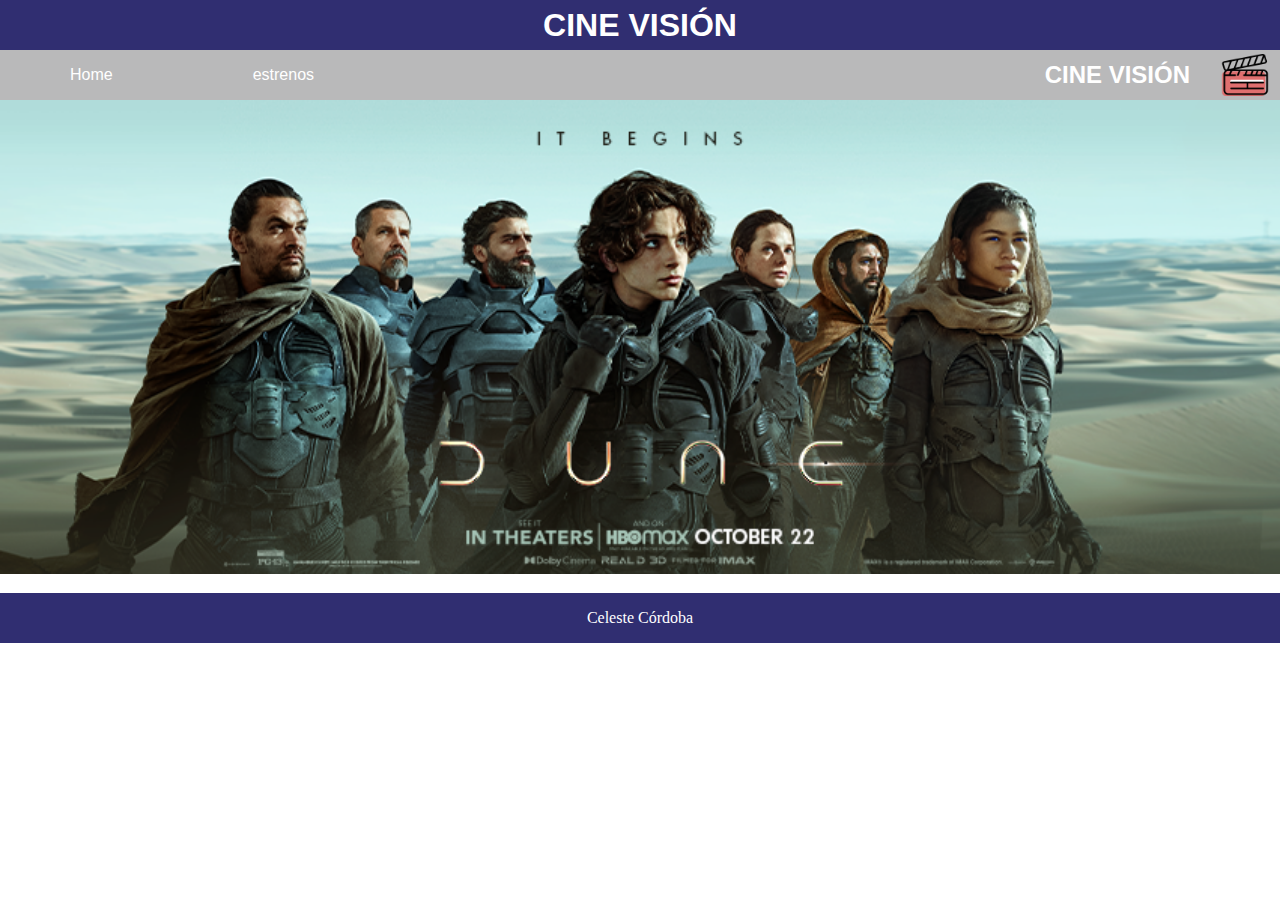
==== index.html @ cb08c7bb "proyecto" ====
<!DOCTYPE html>
<html lang="en">
<head>
    <meta charset="UTF-8">
    <meta http-equiv="X-UA-Compatible" content="IE=edge">
    <meta name="viewport" content="width=device-width, initial-scale=1.0">
    <title>cine</title>
    <link rel="stylesheet" href="index.css">
    <link rel="icon" type="image/png" href="cine-negro.png">
</head>
<body>
    <div id="container">
        <header>
            <h1>CINE VISIÓN </h1> 
            </header>
            <nav>
                <ul ><img src="pochoclo.png" alt="" class="img1"> 
                    <h2>CINE VISIÓN</h2>
                    <li><a href="index.html">Home</a>  </li>
                    <li><a href="estrenos.html"> estrenos </a></li>

                </ul>
            </nav>
             <section id="contenido">
                 <div class="slider">
                    <ul>
                        <li><img src="dune.png" alt=""> </li>
                        <li><img src="ron.jpg" alt=""> </li>
                        <li><img src="coda.jpg" alt=""> </li>
                        <li><img src="evan.jpg" alt=""> </li>
                    </ul>
                </div>

             </section>
              <div class="clearfix"></div>
                <footer>
                   Celeste Córdoba 
                </footer>
    </div>
</body>
</html>
---- index.css ----
*{
    margin: 0px;
    padding: 0px;
}
#container{
    margin: 0px auto;}
header{
    background: rgba(24, 22, 97, 0.897);
    width: 100%; 
    margin:0px;
    text-align: center;
    line-height: 50px;
    color: rgb(255, 255, 255);
    font-family: arial;
}
nav{
    margin: 0px auto;
    width: 100%;
    font-family: arial;
}
nav ul{
    list-style: none; 
}
nav > ul{ 
     /*solo se aplica para los que estan despues de la etiqueta nav*/
width: 100%;
background: rgba(69, 70, 73, 0.377);
position:relative; 
}
nav > ul li{
    display: table-cell ; /*para que los elementos li tenga una posición de celda*/
}
nav > ul li a{
    color: rgb(255, 255, 255);
    display: block;
    line-height: 10px;
    padding: 20px 70px;
    position: relative;
    text-decoration: none;
}
nav> ul li a:hover{
    background: rgba(112, 99, 99, 0.856);
}
.img1{
    width:50px;
    float:right;
    padding-right: 10px;
}
.slider{
    width: 100%;
    margin: auto;
    float: center;
    overflow: hidden;
}
.slider ul{
    display: flex;
    padding: 0px;
    width: 400%;
    animation: cambio 15s infinite;
    animation-direction: alternate;
}
.slider li{
    width: 100%;
    list-style: none;
    padding-bottom: 15px;
}
.slider img{
    width: 100%;
}
@keyframes cambio{   /*paradas*/
0%{margin-left: 0;}
20%{margin-left: 0;}

25%{margin-left: -100%;}
45%{margin-left: -100%;}

50%{margin-left: -200%;}
70%{margin-left: -200%;}

75%{margin-left: -300%;}
100%{margin-left: -300%;}
}
h2{
    color: white;
    float: right;
    display: block;
    line-height: 10px;
    padding: 20px 30px;
}
footer{
    background: rgba(24, 22, 97, 0.897);
    color: white;
    text-align: center;
    height: 50px;
    line-height: 50px;
}
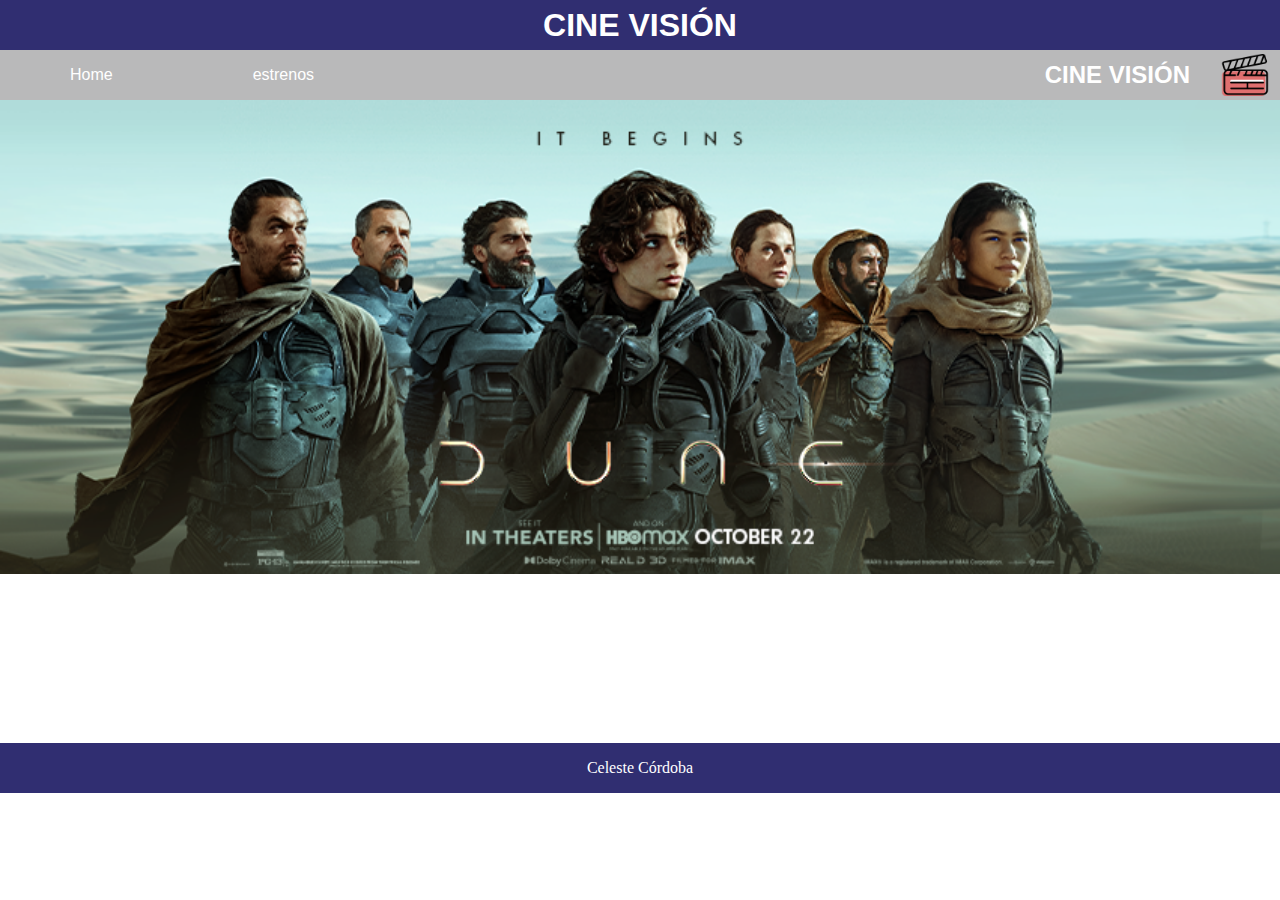
==== commit 3866056b: "agregar" ====
--- a/index.html
+++ b/index.html
@@ -30,7 +30,7 @@
                         <li><img src="evan.jpg" alt=""> </li>
                     </ul>
                 </div>
-
+                <div id="slider2"></div>
              </section>
               <div class="clearfix"></div>
                 <footer>
--- a/index.css
+++ b/index.css
@@ -3,7 +3,9 @@
     padding: 0px;
 }
 #container{
-    margin: 0px auto;}
+    margin: 0px auto;
+    overflow: hidden;
+}
 header{
     background: rgba(24, 22, 97, 0.897);
     width: 100%; 
@@ -87,10 +89,23 @@
     line-height: 10px;
     padding: 20px 30px;
 }
+#slider2{
+    width: 1500px;
+    height: 150px;
+    background-image: url(diapositiva1.PNG);
+    background-size: 100% 100%;
+    animation: slider 10s infinite linear;
+
+}
 footer{
     background: rgba(24, 22, 97, 0.897);
     color: white;
     text-align: center;
     height: 50px;
     line-height: 50px;
+}
+@keyframes slider{
+    to{
+        background-position: 2000px;
+    }
 }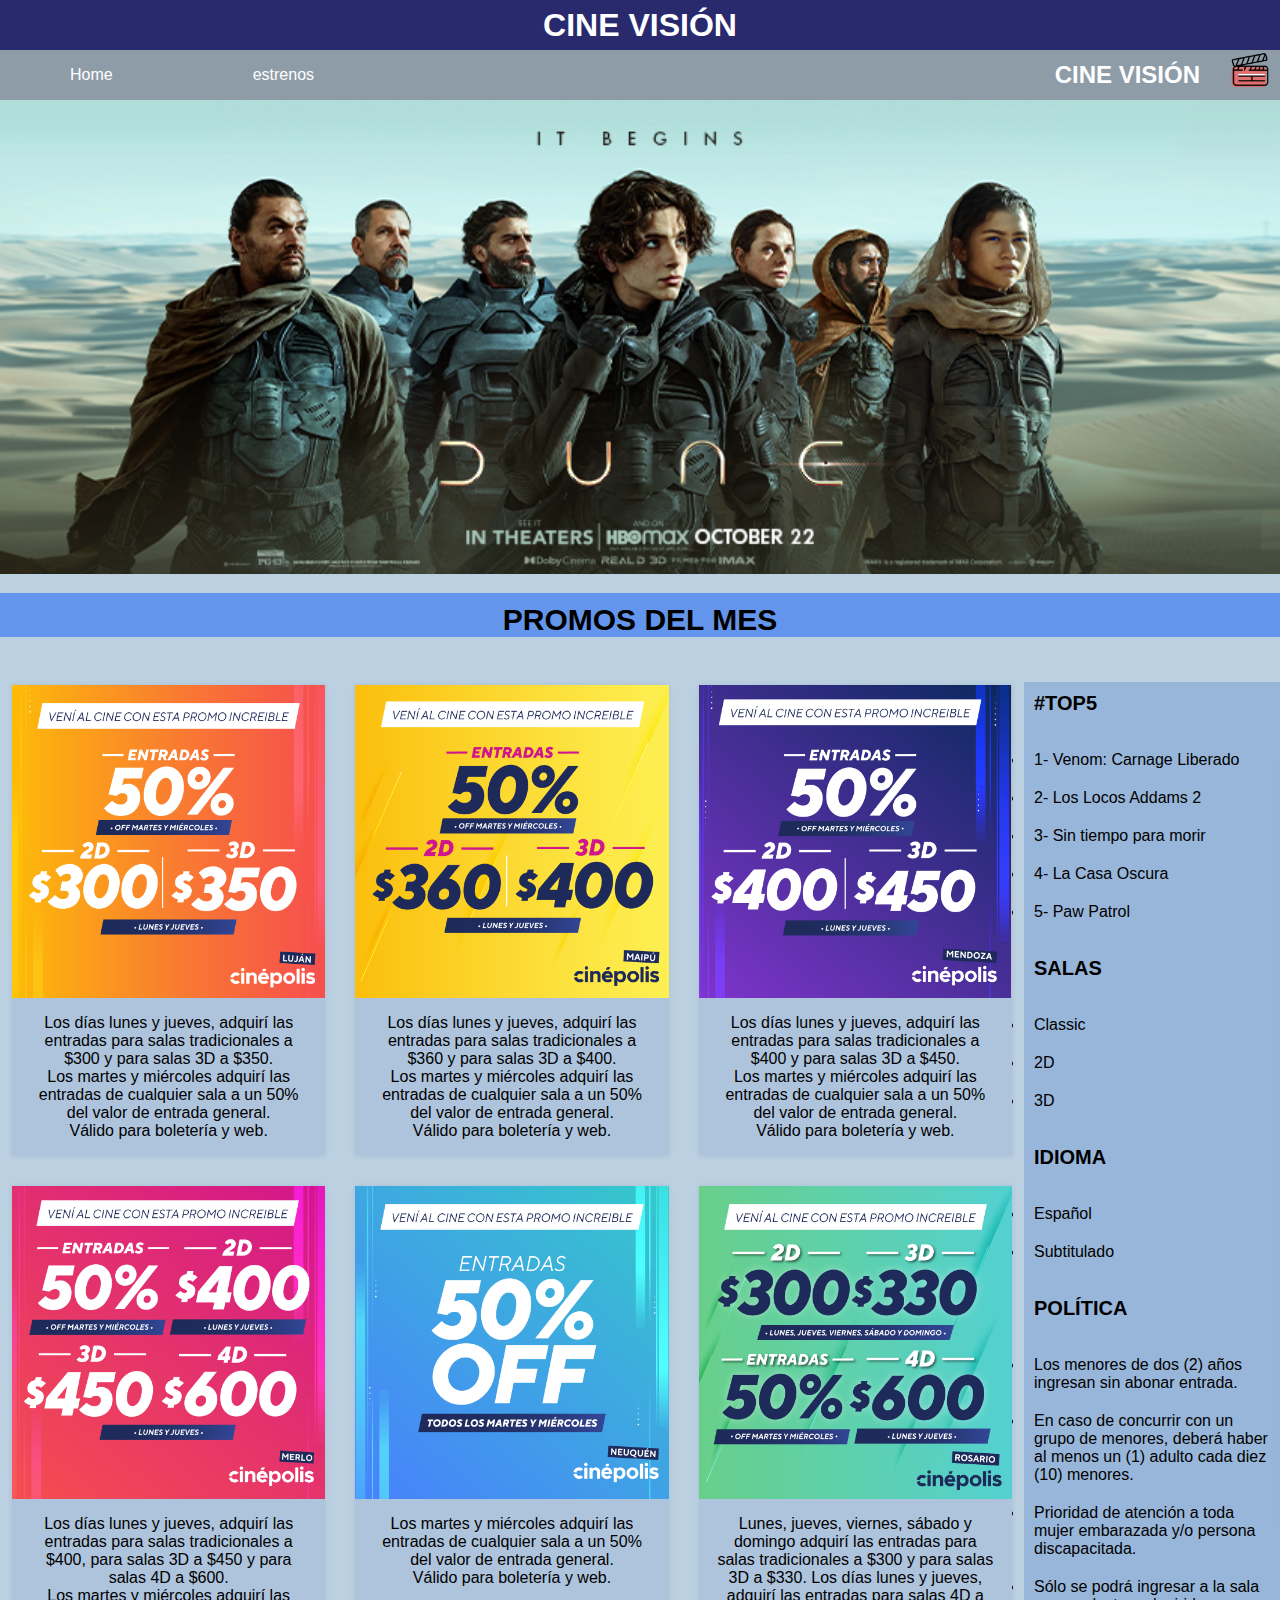
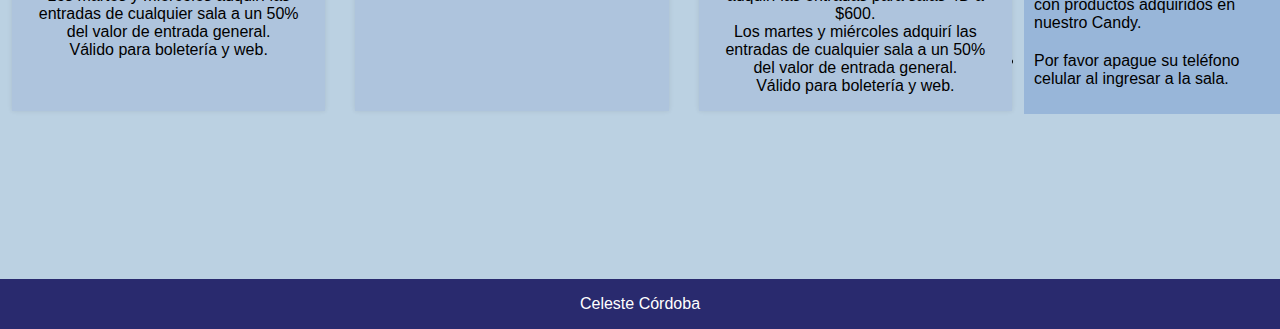
==== commit e4c7ad6c: "agregar" ====
--- a/index.html
+++ b/index.html
@@ -30,12 +30,95 @@
                         <li><img src="evan.jpg" alt=""> </li>
                     </ul>
                 </div>
-                <div id="slider2"></div>
-             </section>
-              <div class="clearfix"></div>
-                <footer>
-                   Celeste Córdoba 
-                </footer>
+                <h3> PROMOS DEL MES</h3>
+                <aside>
+                    <h4>#TOP5</h4>
+                     <p> 
+                        <li>1- Venom: Carnage Liberado<br></li> 
+                        <li>2- Los Locos Addams 2<br></li> 
+                        <li>3- Sin tiempo para morir<br></li> 
+                        <li>4- La Casa Oscura<br></li> 
+                        <li>5- Paw Patrol<br></li> 
+                        </p>
+                        <h4>SALAS</h4>
+                        <p>
+                            <li>Classic <br></li>
+                            <li>2D <br></li>
+                            <li>3D <br></li>
+                        </p>
+                        <h4>IDIOMA</h4>
+                        <p>
+                            <li>Español <br></li>
+                            <li>Subtitulado <br></li>
+                        </p>
+                        <h4>POLÍTICA</h4>
+                        <P>
+                            <li>Los menores de dos (2) años ingresan sin abonar entrada. <br></li>
+                            <li>En caso de concurrir con un grupo de menores, deberá haber al menos un (1) adulto cada diez (10) menores. <br></li>
+                            <li>Prioridad de atención a toda mujer embarazada y/o persona discapacitada. <br></li>
+                            <li>Sólo se podrá ingresar a la sala con productos adquiridos en nuestro Candy. <br></li>
+                            <li>Por favor apague su teléfono celular al ingresar a la sala. <br></li>
+                        </P>
+
+               
+                 </aside>
+                <div class="container">
+                     <div class="item">
+                          <img src="lujan.webp" alt="" class="item-img">
+                           <div class="item-text">
+                               <p> Los días lunes y jueves, adquirí las entradas para salas tradicionales a $300 y para salas 3D a $350. <br>
+                                Los martes y miércoles adquirí las entradas de cualquier sala a un 50% del valor de entrada general. <br>
+                                Válido para boletería y web.</p> 
+                            </div> 
+                        </div>
+                         <div class="item">
+                             <img src="maipu.webp" alt="" class="item-img"> 
+                             <div class="item-text">
+                                 <p>Los días lunes y jueves, adquirí las entradas para salas tradicionales a $360 y para salas 3D a $400. <br>
+                                    Los martes y miércoles adquirí las entradas de cualquier sala a un 50% del valor de entrada general. <br>
+                                    Válido para boletería y web. </p>
+                             </div>
+                            </div>
+                            <div class="item">
+                                <img src="mendoza.webp" alt="" class="item-img">
+                                <div class="item-text">
+                                    <p> Los días lunes y jueves, adquirí las entradas para salas tradicionales a $400 y para salas 3D a $450. <br>
+                                        Los martes y miércoles adquirí las entradas de cualquier sala a un 50% del valor de entrada general. <br>
+                                        Válido para boletería y web.</p>
+                                </div>
+                            </div>
+                            <div class="item">
+                                <img src="merlo.webp" alt="" class="item-img">
+                                <div class="item-text">
+                                    <p> Los días lunes y jueves, adquirí las entradas para salas tradicionales a $400, para salas 3D a $450 y para salas 4D a $600. <br>
+                                        Los martes y miércoles adquirí las entradas de cualquier sala a un 50% del valor de entrada general. <br>
+                                        Válido para boletería y web. <br> 
+                                    </p>
+                                </div>
+                            </div>
+                            <div class="item">
+                                <img src="neuquen.webp" alt="" class="item-img">
+                                <div class="item-text">
+                                    <p> Los martes y miércoles adquirí las entradas de cualquier sala a un 50% del valor de entrada general. <br>
+                                        Válido para boletería y web.</p>
+                                </div>
+                                </div>
+                                <div class="item">
+                                    <img src="rosario.webp" alt="" class="item-img">
+                                    <div class="item-text">
+                                        <p> Lunes, jueves, viernes, sábado y domingo adquirí las entradas para salas tradicionales a $300 y para salas 3D a $330. Los días lunes y jueves, adquirí las entradas para salas 4D a $600. <br>
+                                            Los martes y miércoles adquirí las entradas de cualquier sala a un 50% del valor de entrada general. <br>
+                                            Válido para boletería y web.</p>
+                                    </div> 
+                                </div>
+                     </div>
+                             <div id="slider2"></div>
+                </section>
+               
+                    <div class="clearfix"></div>
+                         <footer>
+                         Celeste Córdoba 
+                        </footer>
     </div>
 </body>
 </html>--- a/index.css
+++ b/index.css
@@ -1,6 +1,12 @@
 *{
     margin: 0px;
     padding: 0px;
+    -webkit-box-sizing: border-box;
+    -moz-box-sizing: border-box;
+    box-sizing: border-box;
+}
+body{
+    background: rgb(187, 209, 226);
 }
 #container{
     margin: 0px auto;
@@ -83,15 +89,23 @@
 100%{margin-left: -300%;}
 }
 h2{
-    color: white;
+    color: rgb(255, 255, 255);
     float: right;
     display: block;
     line-height: 10px;
     padding: 20px 30px;
 }
+h3{
+    color: black;
+    font-family: arial;
+    background-color: cornflowerblue;
+    font-size: 30px;
+    padding-top: 10px;
+    text-align: center;
+}
 #slider2{
     width: 1500px;
-    height: 150px;
+    height: 120px;
     background-image: url(diapositiva1.PNG);
     background-size: 100% 100%;
     animation: slider 10s infinite linear;
@@ -100,6 +114,7 @@
 footer{
     background: rgba(24, 22, 97, 0.897);
     color: white;
+    font-family: arial;
     text-align: center;
     height: 50px;
     line-height: 50px;
@@ -108,4 +123,101 @@
     to{
         background-position: 2000px;
     }
-}+}
+.container{
+    width: 90%;
+    max-width: 1000px;
+    margin-left: auto;
+    margin-right: auto;
+    margin-top: 3em;
+    margin-bottom: 3em;
+    
+    display: grid;
+    grid-template-columns: repeat(1, 1fr);
+    grid-gap: 30px;
+  }
+  
+.item{
+    background-color: rgb(174, 196, 221);
+    cursor: pointer;
+    box-shadow: 0 0 5px 0 rgba(0,0,0,.095);
+    transition: all 300ms;
+    position: relative;
+  }
+  
+  .item::after {
+    content: "";
+    background-color: rgba(179, 229, 252, .1);
+    width: 100%;
+    height: 100%;
+    position: absolute;
+    top:0;
+    left: 0;
+    transform: scale(0);
+    transition: all 300ms;
+    opacity: 0;
+  }
+  .item:hover:after{
+    opacity: 1;
+    transform: scale(1);
+  }
+  .item:hover {
+    transform: scale(1.05);
+  }
+  .item-text{
+    padding: 1em;
+  }
+  
+  .item-img{
+    max-width: 100%;
+    display: block;
+  }
+  
+  @media screen and (min-width: 590px) {
+    
+    .container{
+      grid-template-columns: repeat(2, 1fr);
+    }
+    
+  }
+  
+  @media screen and (min-width: 960px) {
+    
+    .container{
+      grid-template-columns: repeat(3, 1fr);
+    }
+    
+  }
+  p{
+    text-align: center;
+    font-family:arial;
+    font-size:medium;
+    animation-duration: 3s;
+    animation-name: slidein;
+  }
+  aside{
+    float: right;
+    width: 20%;
+    background: rgba(118, 155, 209, 0.514);
+    margin-top: 10px;
+    margin-block-end: 10px;
+    margin-top: 45px;
+
+}
+aside>h4{
+    color: rgb(0, 0, 0);
+    padding: 10px;
+    font-family:arial;
+    font-size: 20px;
+}
+aside>p{
+    color: rgb(0, 0, 0);
+    padding: 8px;
+    font-family: arial; 
+}
+
+ aside> li{
+    color: rgb(0, 0, 0);
+    padding: 10px;
+    font-family: arial;
+ }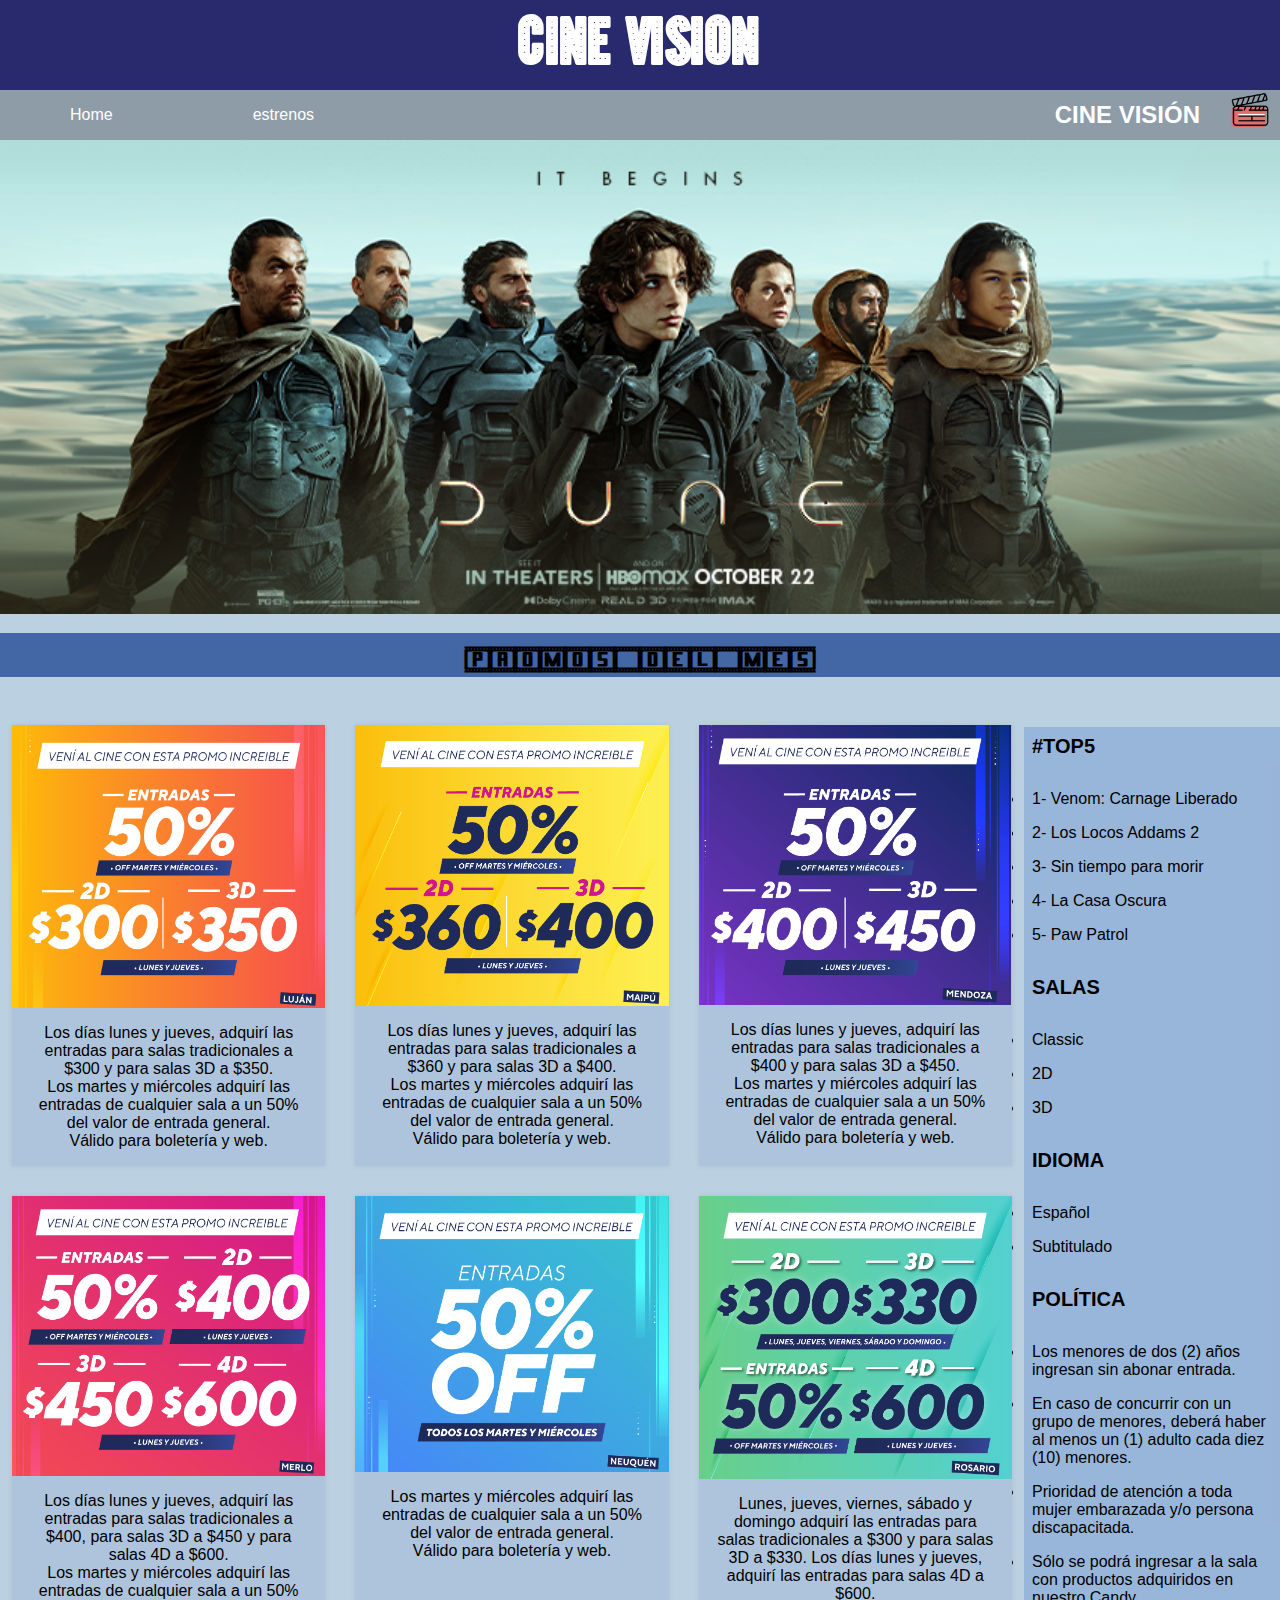
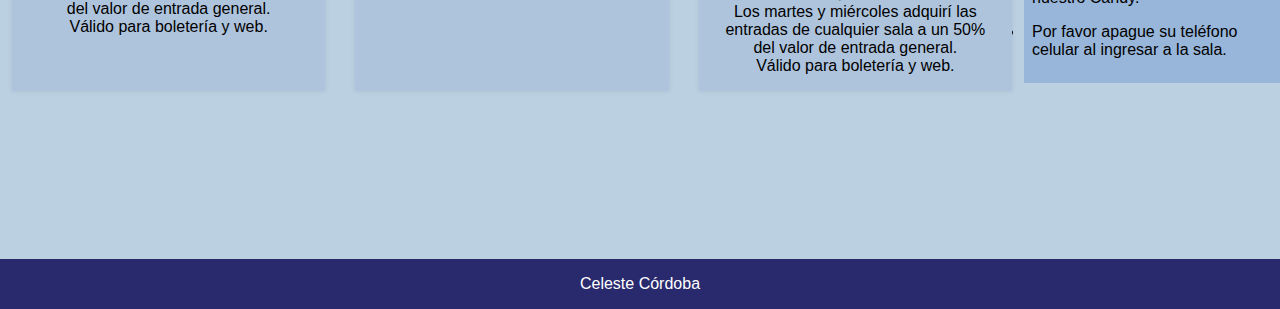
==== commit e3376ecf: "agregar" ====
--- a/index.html
+++ b/index.html
@@ -11,7 +11,7 @@
 <body>
     <div id="container">
         <header>
-            <h1>CINE VISIÓN </h1> 
+            <h1>CINE VISION </h1> 
             </header>
             <nav>
                 <ul ><img src="pochoclo.png" alt="" class="img1"> 
@@ -64,7 +64,7 @@
                  </aside>
                 <div class="container">
                      <div class="item">
-                          <img src="lujan.webp" alt="" class="item-img">
+                          <img src="lujan.png" alt="" class="item-img">
                            <div class="item-text">
                                <p> Los días lunes y jueves, adquirí las entradas para salas tradicionales a $300 y para salas 3D a $350. <br>
                                 Los martes y miércoles adquirí las entradas de cualquier sala a un 50% del valor de entrada general. <br>
@@ -72,7 +72,7 @@
                             </div> 
                         </div>
                          <div class="item">
-                             <img src="maipu.webp" alt="" class="item-img"> 
+                             <img src="maipu.png" alt="" class="item-img"> 
                              <div class="item-text">
                                  <p>Los días lunes y jueves, adquirí las entradas para salas tradicionales a $360 y para salas 3D a $400. <br>
                                     Los martes y miércoles adquirí las entradas de cualquier sala a un 50% del valor de entrada general. <br>
@@ -80,7 +80,7 @@
                              </div>
                             </div>
                             <div class="item">
-                                <img src="mendoza.webp" alt="" class="item-img">
+                                <img src="mendoza.png" alt="" class="item-img">
                                 <div class="item-text">
                                     <p> Los días lunes y jueves, adquirí las entradas para salas tradicionales a $400 y para salas 3D a $450. <br>
                                         Los martes y miércoles adquirí las entradas de cualquier sala a un 50% del valor de entrada general. <br>
@@ -88,7 +88,7 @@
                                 </div>
                             </div>
                             <div class="item">
-                                <img src="merlo.webp" alt="" class="item-img">
+                                <img src="merlo.png" alt="" class="item-img">
                                 <div class="item-text">
                                     <p> Los días lunes y jueves, adquirí las entradas para salas tradicionales a $400, para salas 3D a $450 y para salas 4D a $600. <br>
                                         Los martes y miércoles adquirí las entradas de cualquier sala a un 50% del valor de entrada general. <br>
@@ -97,14 +97,14 @@
                                 </div>
                             </div>
                             <div class="item">
-                                <img src="neuquen.webp" alt="" class="item-img">
+                                <img src="neuquen.png" alt="" class="item-img">
                                 <div class="item-text">
                                     <p> Los martes y miércoles adquirí las entradas de cualquier sala a un 50% del valor de entrada general. <br>
                                         Válido para boletería y web.</p>
                                 </div>
                                 </div>
                                 <div class="item">
-                                    <img src="rosario.webp" alt="" class="item-img">
+                                    <img src="rosario.png" alt="" class="item-img">
                                     <div class="item-text">
                                         <p> Lunes, jueves, viernes, sábado y domingo adquirí las entradas para salas tradicionales a $300 y para salas 3D a $330. Los días lunes y jueves, adquirí las entradas para salas 4D a $600. <br>
                                             Los martes y miércoles adquirí las entradas de cualquier sala a un 50% del valor de entrada general. <br>
--- a/index.css
+++ b/index.css
@@ -17,9 +17,10 @@
     width: 100%; 
     margin:0px;
     text-align: center;
-    line-height: 50px;
+    line-height: 90px;
     color: rgb(255, 255, 255);
-    font-family: arial;
+    font-family:cine;
+    font-size: 30px;
 }
 nav{
     margin: 0px auto;
@@ -97,8 +98,8 @@
 }
 h3{
     color: black;
-    font-family: arial;
-    background-color: cornflowerblue;
+    font-family: cinema;
+    background-color: rgb(67, 102, 165);
     font-size: 30px;
     padding-top: 10px;
     text-align: center;
@@ -199,14 +200,13 @@
     float: right;
     width: 20%;
     background: rgba(118, 155, 209, 0.514);
-    margin-top: 10px;
     margin-block-end: 10px;
-    margin-top: 45px;
+    margin-top: 50px;
 
 }
 aside>h4{
     color: rgb(0, 0, 0);
-    padding: 10px;
+    padding: 8px;
     font-family:arial;
     font-size: 20px;
 }
@@ -218,6 +218,112 @@
 
  aside> li{
     color: rgb(0, 0, 0);
-    padding: 10px;
+    padding: 8px;
     font-family: arial;
- }+ }
+ @font-face {
+  font-family:cinema;
+  src: url(cinema_st.ttf);
+}
+@font-face {
+  font-family:cine;
+  src: url(Film\ Premieres.otf);
+}
+/*carrusel*/
+.giro{
+	width: 1100px;
+	margin: 50px auto;
+	display: -webkit-box;
+	display: -webkit-flex;
+	display: -ms-flexbox;
+	display: flex;
+	-webkit-box-pack: center;
+	-webkit-justify-content: center;
+	-ms-flex-pack: center;
+	justify-content: center;
+}
+
+.girotarjeta{
+	margin: 10px;
+	-webkit-perspective: 800;
+	perspective: 800;
+}
+
+.tarjeta{
+	width: 200px;
+	height: 300px;
+	background: #95abe9;
+	position: relative;
+	-webkit-transform-style: preserve-3d;
+	transform-style: preserve-3d;
+	-webkit-transition: .7s ease;
+	transition: .7s ease;
+	-webkit-box-shadow: 0px 10px 15px -5px rgba(0,0,0,0.65);
+	box-shadow: 0px 10px 15px -5px rgba(0,0,0,0.65);
+
+}
+
+.adelante, .atras{
+	width: 100%;
+	height: 100%;
+	position: absolute;
+	top: 0;
+	left: 0;
+	-webkit-backface-visibility: hidden;
+	backface-visibility: hidden;
+}
+
+.adelante{
+	width: 100%;
+}
+
+.atras{
+	-webkit-transform: rotateY(180deg);
+	transform: rotateY(180deg);
+
+	padding: 15px;
+	display: -webkit-box;
+	display: -webkit-flex;
+	display: -ms-flexbox;
+	display: flex;
+	-webkit-box-pack: center;
+	-webkit-justify-content: center;
+	-ms-flex-pack: center;
+	justify-content: center;
+	-webkit-box-align: center;
+	-webkit-align-items: center;
+	-ms-flex-align: center;
+	align-items: center;
+
+	text-align: center;
+	color: #fff;
+	font-family: "open sans";
+}
+
+.girotarjeta:hover .tarjeta{
+	-webkit-transform: rotateY(180deg);
+	transform: rotateY(180deg);
+}
+
+.img2{
+	background-image: url(peliculas/halloween\ kills.jpg);
+	background-size: cover;
+}
+
+.img3{
+	background-image: url(peliculas/cato.jpg);
+	background-size: cover;
+}
+
+.img4{
+	background-image: url(peliculas/venom.jpg);
+	background-size: cover;
+}
+.img5{
+	background-image: url(peliculas/los\ locos\ addams\ 2.jpg);
+	background-size: cover;
+}
+.img6{
+	background-image: url(peliculas/mañana\ tal\ vez.jpg);
+	background-size: cover;
+}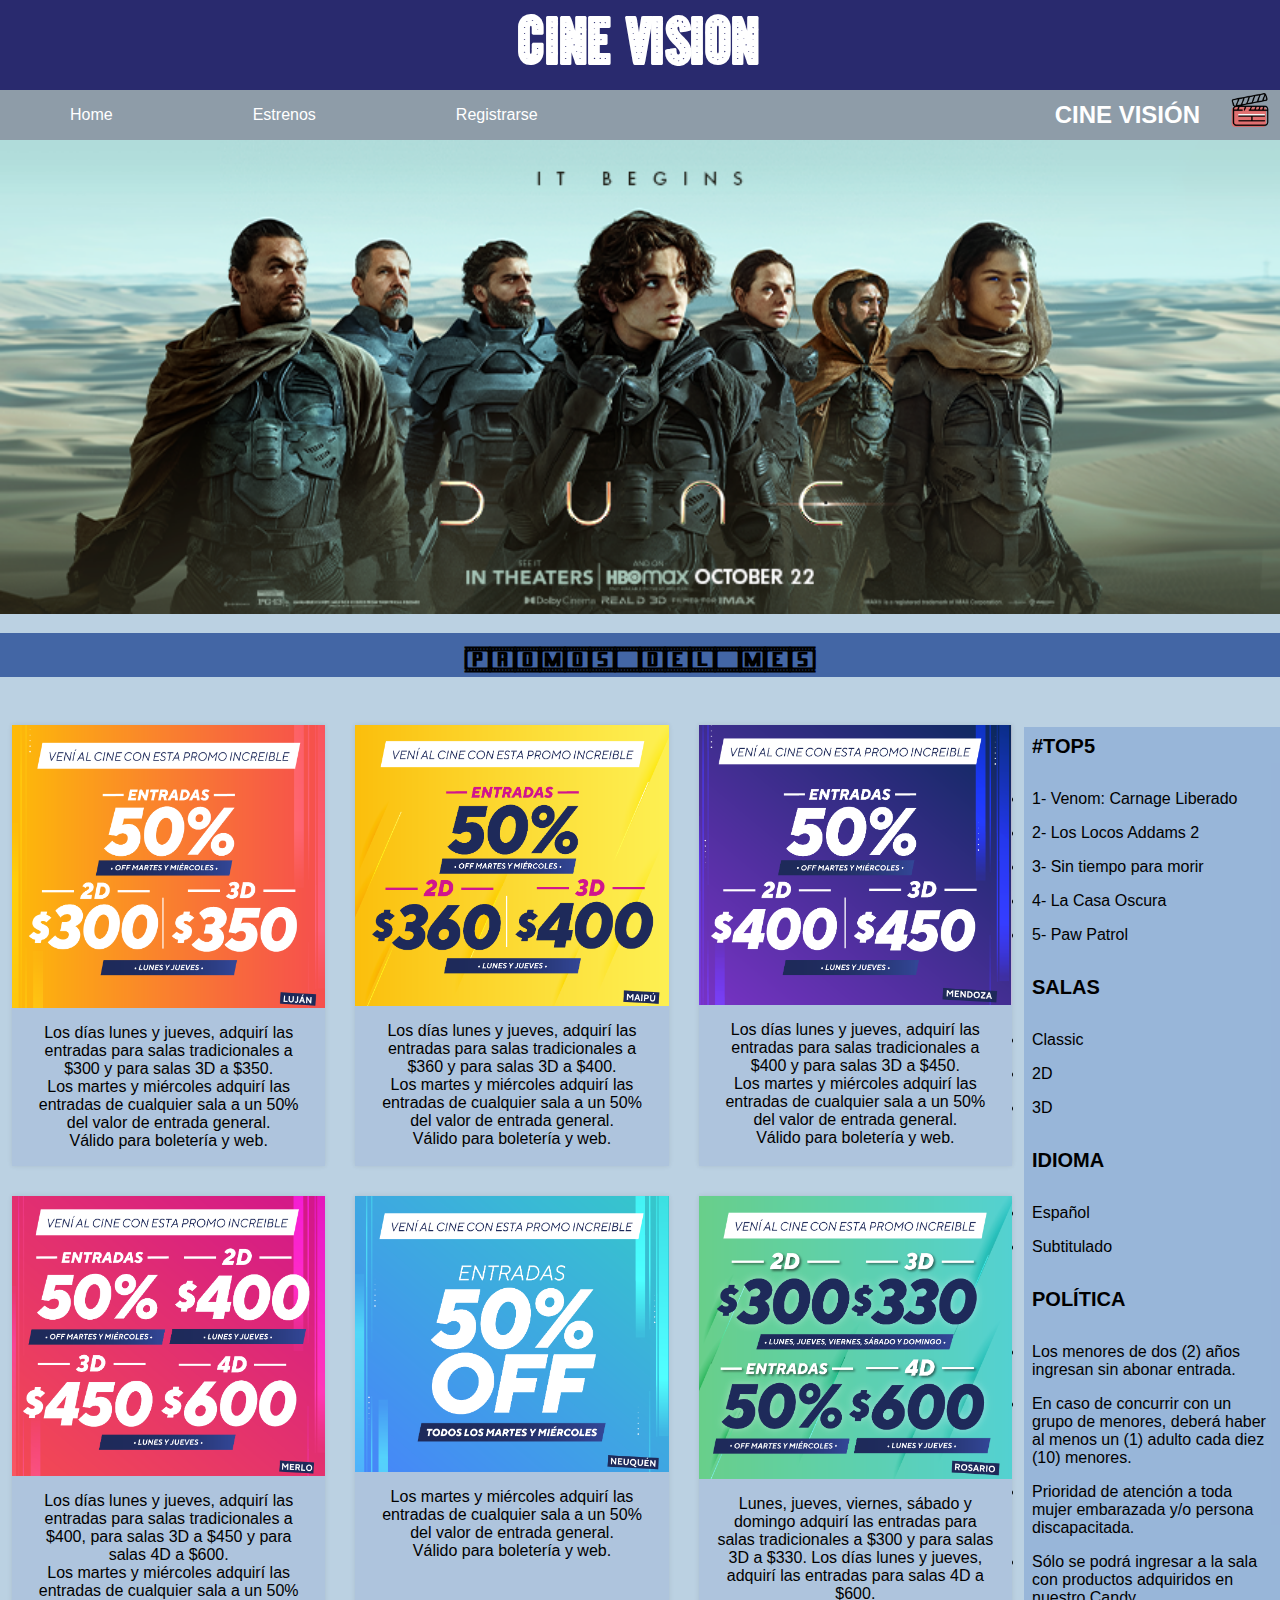
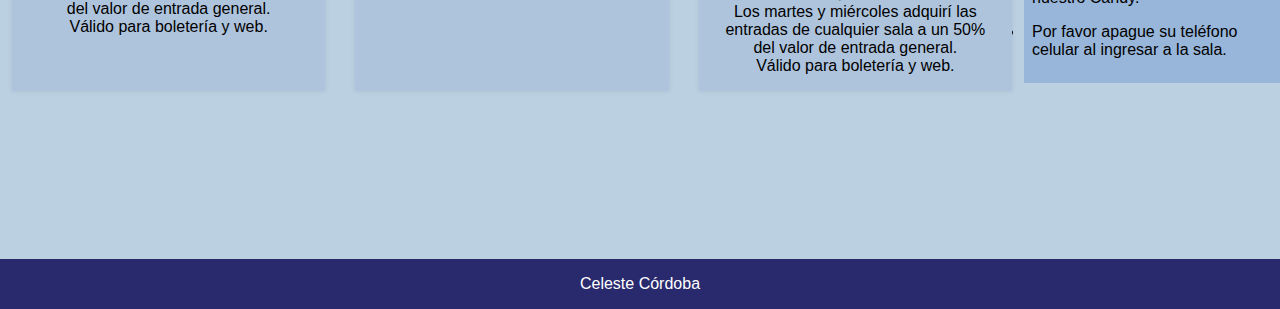
==== commit 8907288b: "agregar" ====
--- a/index.html
+++ b/index.html
@@ -17,7 +17,8 @@
                 <ul ><img src="pochoclo.png" alt="" class="img1"> 
                     <h2>CINE VISIÓN</h2>
                     <li><a href="index.html">Home</a>  </li>
-                    <li><a href="estrenos.html"> estrenos </a></li>
+                    <li><a href="estrenos.html"> Estrenos </a></li>
+                    <li><a href="entrada.html"> Registrarse </a></li>
 
                 </ul>
             </nav>
--- a/index.css
+++ b/index.css
@@ -229,101 +229,4 @@
   font-family:cine;
   src: url(Film\ Premieres.otf);
 }
-/*carrusel*/
-.giro{
-	width: 1100px;
-	margin: 50px auto;
-	display: -webkit-box;
-	display: -webkit-flex;
-	display: -ms-flexbox;
-	display: flex;
-	-webkit-box-pack: center;
-	-webkit-justify-content: center;
-	-ms-flex-pack: center;
-	justify-content: center;
-}
-
-.girotarjeta{
-	margin: 10px;
-	-webkit-perspective: 800;
-	perspective: 800;
-}
-
-.tarjeta{
-	width: 200px;
-	height: 300px;
-	background: #95abe9;
-	position: relative;
-	-webkit-transform-style: preserve-3d;
-	transform-style: preserve-3d;
-	-webkit-transition: .7s ease;
-	transition: .7s ease;
-	-webkit-box-shadow: 0px 10px 15px -5px rgba(0,0,0,0.65);
-	box-shadow: 0px 10px 15px -5px rgba(0,0,0,0.65);
-
-}
-
-.adelante, .atras{
-	width: 100%;
-	height: 100%;
-	position: absolute;
-	top: 0;
-	left: 0;
-	-webkit-backface-visibility: hidden;
-	backface-visibility: hidden;
-}
-
-.adelante{
-	width: 100%;
-}
-
-.atras{
-	-webkit-transform: rotateY(180deg);
-	transform: rotateY(180deg);
-
-	padding: 15px;
-	display: -webkit-box;
-	display: -webkit-flex;
-	display: -ms-flexbox;
-	display: flex;
-	-webkit-box-pack: center;
-	-webkit-justify-content: center;
-	-ms-flex-pack: center;
-	justify-content: center;
-	-webkit-box-align: center;
-	-webkit-align-items: center;
-	-ms-flex-align: center;
-	align-items: center;
-
-	text-align: center;
-	color: #fff;
-	font-family: "open sans";
-}
-
-.girotarjeta:hover .tarjeta{
-	-webkit-transform: rotateY(180deg);
-	transform: rotateY(180deg);
-}
-
-.img2{
-	background-image: url(peliculas/halloween\ kills.jpg);
-	background-size: cover;
-}
-
-.img3{
-	background-image: url(peliculas/cato.jpg);
-	background-size: cover;
-}
-
-.img4{
-	background-image: url(peliculas/venom.jpg);
-	background-size: cover;
-}
-.img5{
-	background-image: url(peliculas/los\ locos\ addams\ 2.jpg);
-	background-size: cover;
-}
-.img6{
-	background-image: url(peliculas/mañana\ tal\ vez.jpg);
-	background-size: cover;
-}+
